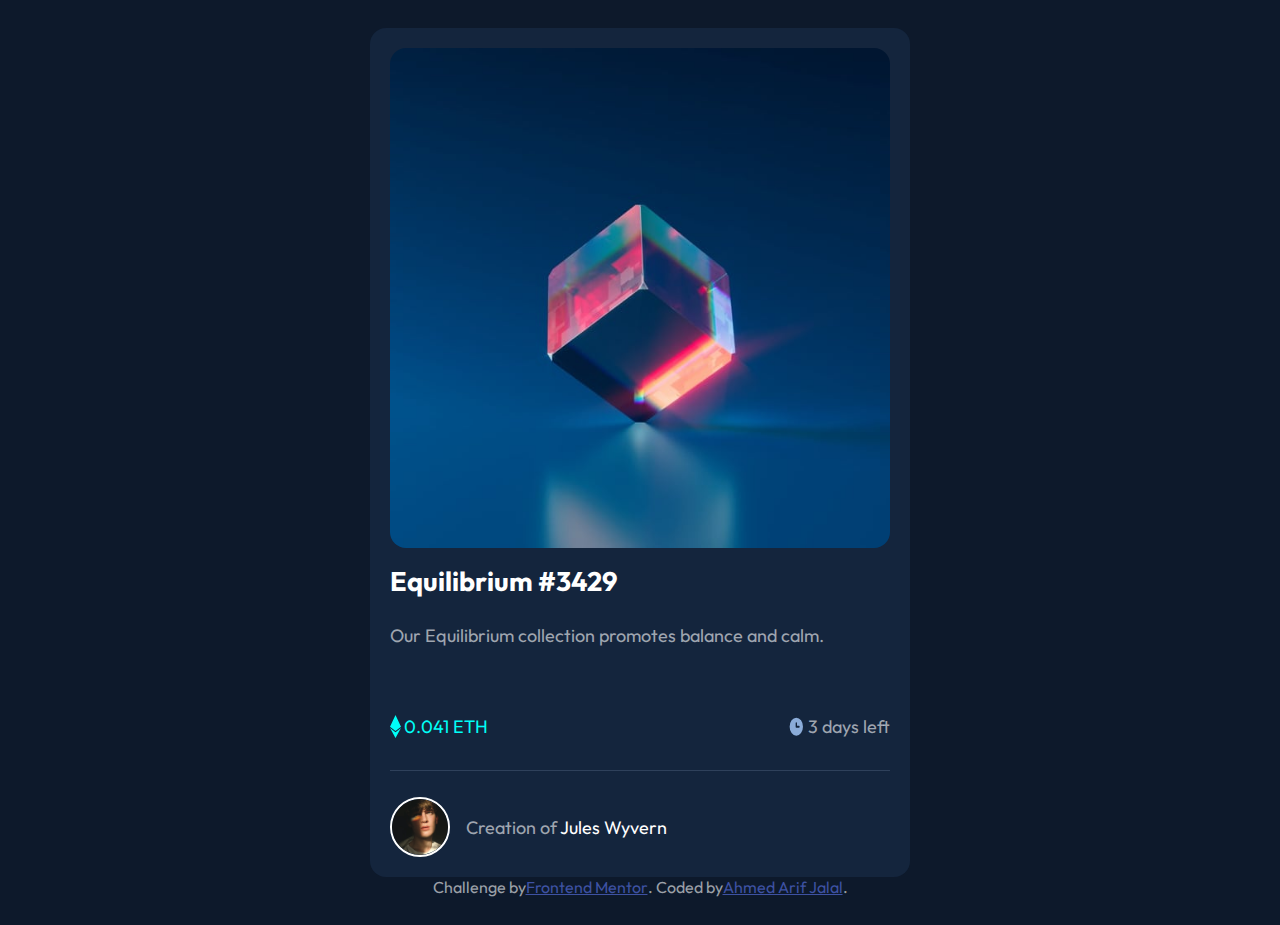
==== index1.html @ e89ca949 "updated" ====
<!DOCTYPE html>
<html lang="en">
<head>
  <meta charset="UTF-8">
  <meta name="viewport" content="width=device-width, initial-scale=1.0"> <!-- displays site properly based on user's device -->

  <link rel="icon" type="image/png" sizes="32x32" href="./images/favicon-32x32.png">
  
  <title>Frontend Mentor | NFT preview card component</title>

  <link rel="stylesheet" href="style1.css">
</head>

<body>

  <div class="container">

    
      <img src="images/image-equilibrium.jpg" alt="">
      <h2>Equilibrium #3429</h2>
      <p>Our Equilibrium collection promotes balance and calm.</p>

      <ul>
        <li> <img src="images/icon-ethereum.svg" alt=""> 0.041 ETH</li>
        <li><img src="images/icon-clock.svg" alt=""> 3 days left</li>
      </ul>
   


   <dive class="creator">
    <img src="images/image-avatar.png" alt="">
    <p>Creation of <span>Jules Wyvern</span></p>
   </dive>
  </div>

 
 



  <div class="attribution">
    Challenge by <a href="https://www.frontendmentor.io?ref=challenge" target="_blank">Frontend Mentor</a>. 
    Coded by <a href="#">Ahmed Arif Jalal</a>.
  </div>

</body>
</html>
---- style1.css ----
@import url('https://fonts.googleapis.com/css2?family=Outfit:wght@300;400;600&display=swap');


body{
    display: flex;
    flex-direction: column;
    align-items: center;
    font-family: "Outfit";
    font-size: 18px;
    background-color: var(--main-bg);
    color: hsl(0, 0%, 100%, 60%);
    padding: 1.25rem;
}

.container{
    display: flex;
    flex-direction: column;
    width: 500px;
    background-color: var(--card-bg);
    padding: 1.25rem;
    border-radius: 1rem;
    }



.container img {
    border-radius: 1rem;
}


.container h2{
    color: white;
    margin: 1rem 0.5rem 0.5rem 0rem;
}

.container ul{
    display: flex;
    align-items: center;
    justify-content: space-between;
    padding: 2rem 0rem;
    border-bottom: 1px solid var(--line);
}

.container ul li:first-child{
    color: var(--Cyan);
}

.container ul li{
    display: flex;
    
}

.container ul li img{
    margin-right:0.2rem ;
}



.container .creator{
    display: flex;
    align-items: center;
    padding-top: 0.5rem;

}
.container .creator img{
    width: 3.5rem;
    border: 2px solid white;
    border-radius: 50%;
    margin-right: 1rem;
}

.container .creator span{
    color: white;
    font-weight: 400;
}


:root {
--Soft-blue: hsl(215, 51%, 70%);
--Cyan: hsl(178, 100%, 50%);



--main-bg: hsl(217, 54%, 11%);
--card-bg: hsl(216, 50%, 16%);
--line: hsl(215, 32%, 27%);
--White: hsl(0, 0%, 100%);
    
}

.attribution {

    display: flex;
     font-size: 16px; text-align: center; 
    }
.attribution a { color: hsl(228, 45%, 44%); }
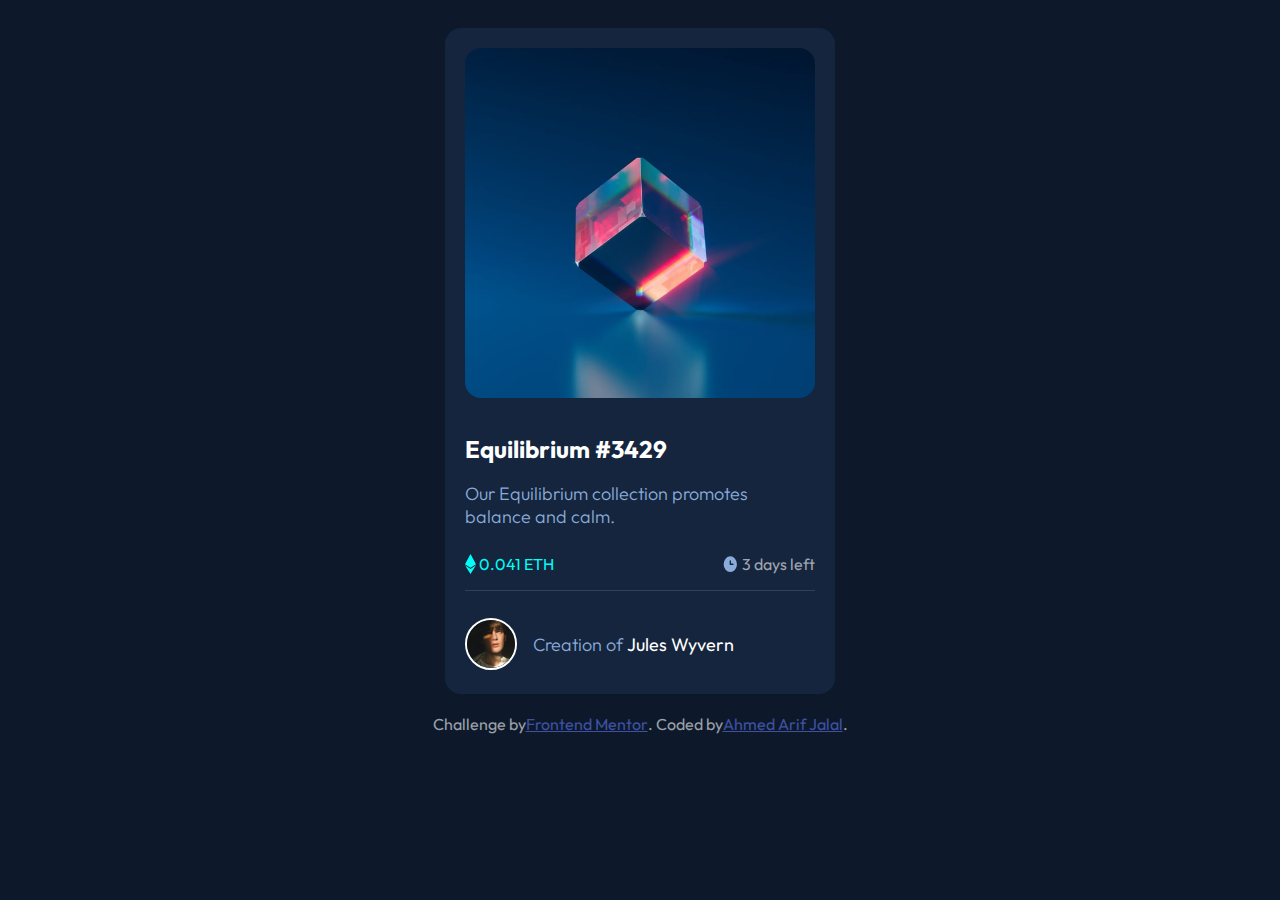
==== commit f160f1ff: "updated" ====
--- a/index1.html
+++ b/index1.html
@@ -15,22 +15,23 @@
 
   <div class="container">
 
-    
-      <img src="images/image-equilibrium.jpg" alt="">
-      <h2>Equilibrium #3429</h2>
-      <p>Our Equilibrium collection promotes balance and calm.</p>
+      <img src="images/image-equilibrium.jpg">
 
-      <ul>
-        <li> <img src="images/icon-ethereum.svg" alt=""> 0.041 ETH</li>
-        <li><img src="images/icon-clock.svg" alt=""> 3 days left</li>
-      </ul>
-   
+      <div class="card-info">
+       <h2>Equilibrium #3429</h2>
+       <p>Our Equilibrium collection promotes balance and calm.</p>
+      </div>
+      <div class="cost-time">
+       <ul>
+          <li> <img src="images/icon-ethereum.svg" alt=""> 0.041 ETH</li>
+          <li><img src="images/icon-clock.svg" alt=""> 3 days left</li>
+       </ul>
+      </div>
 
-
-   <dive class="creator">
-    <img src="images/image-avatar.png" alt="">
-    <p>Creation of <span>Jules Wyvern</span></p>
-   </dive>
+      <dive class="creator">
+        <img src="images/image-avatar.png" alt="">
+        <p>Creation of <span>Jules Wyvern</span></p>
+      </dive>
   </div>
 
  
--- a/style1.css
+++ b/style1.css
@@ -6,7 +6,6 @@
     flex-direction: column;
     align-items: center;
     font-family: "Outfit";
-    font-size: 18px;
     background-color: var(--main-bg);
     color: hsl(0, 0%, 100%, 60%);
     padding: 1.25rem;
@@ -15,39 +14,57 @@
 .container{
     display: flex;
     flex-direction: column;
-    width: 500px;
+    width: 350px;
     background-color: var(--card-bg);
     padding: 1.25rem;
     border-radius: 1rem;
+    margin-bottom: 20px;
     }
-
-
 
 .container img {
     border-radius: 1rem;
 }
 
+.card-info{
+    
+    display: flex;
+    flex-direction: column;
+    margin: 1rem 0.5rem 0.5rem 0rem;
 
-.container h2{
+}
+
+h2{
     color: white;
-    margin: 1rem 0.5rem 0.5rem 0rem;
+    margin-bottom: 0;
 }
+
+p{
+    font-weight: 300;
+    font-size: 18px;
+    color:hsl(215, 51%, 70%);
+    
+}
+
 
 .container ul{
     display: flex;
     align-items: center;
     justify-content: space-between;
-    padding: 2rem 0rem;
+    padding: 1rem 0rem;
     border-bottom: 1px solid var(--line);
+    margin-top: 0;
+    padding-top: 0;
+    
+    
 }
 
 .container ul li:first-child{
     color: var(--Cyan);
+    
 }
 
 .container ul li{
     display: flex;
-    
 }
 
 .container ul li img{
@@ -63,7 +80,7 @@
 
 }
 .container .creator img{
-    width: 3.5rem;
+    width: 3rem;
     border: 2px solid white;
     border-radius: 50%;
     margin-right: 1rem;
